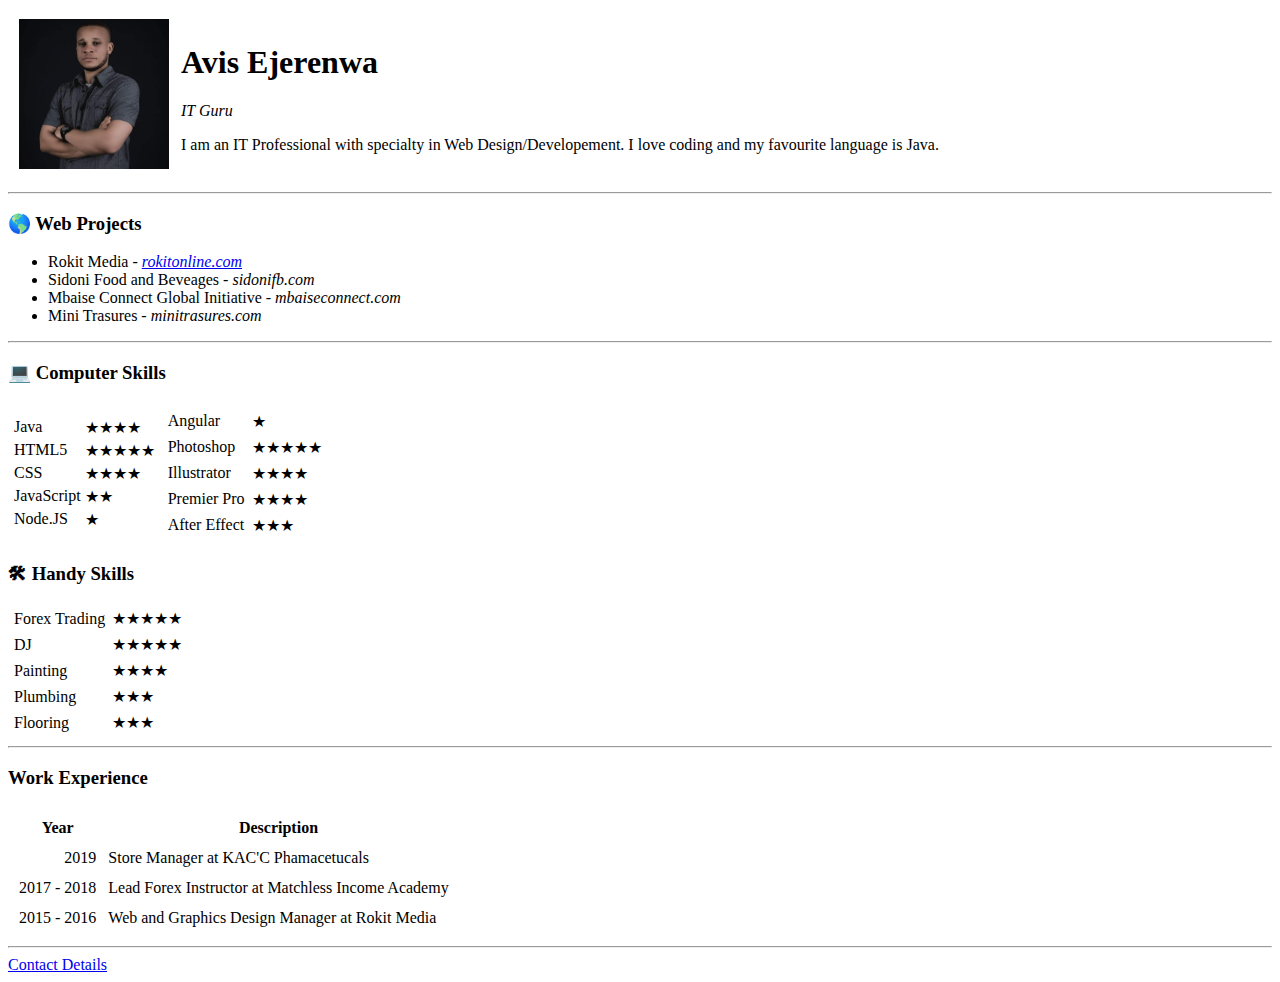
==== index.html @ 7274b99e "Add initial CV files" ====
<!DOCTYPE html>
<html lang="en" dir="ltr">

<head>
  <meta charset="utf-8">
  <meta name="description" content="Avis Ejerenwa's Resume
      shows all his qualifications, skills and achievements.">
  <title>Avis Ejerenwa</title>
</head>

<body>
  <table cellspacing="10">
    <tr>
      <td>
        <img src="images\avia.jpg" height="150" alt="Avis Profile Picture">
      </td>
      <td>
        <h1>Avis Ejerenwa</h1>
        <p><i>IT Guru</i></p>
        <p>I am an IT Professional with specialty in Web Design/Developement. I love
          coding and my favourite language is Java.</p>
      </td>
    </tr>
  </table>

  <hr>
  <h3>🌎 Web Projects</h3>
  <ul>
    <li>Rokit Media - <a href="http://rokitonline.com/"> <em>rokitonline.com</em> </a> </li>
    <li>Sidoni Food and Beveages - <em>sidonifb.com</em></li>
    <li>Mbaise Connect Global Initiative - <em>mbaiseconnect.com</em></li>
    <li>Mini Trasures - <em>minitrasures.com</em></li>
  </ul>
  <hr>
  <h3>💻 Computer Skills</h3>
  <table>
    <tr>
      <td>
        <table>
          <tr>
            <td>Java</td>
            <td>★★★★</td>
          </tr>
          <tr>
            <td>HTML5</td>
            <td>★★★★★</td>
          </tr>
          <tr>
            <td>CSS</td>
            <td>★★★★</td>
          </tr>
          <tr>
            <td>JavaScript</td>
            <td>★★</td>
          </tr>
          <tr>
            <td>Node.JS</td>
            <td>★</td>
          </tr>
        </table>
      </td>
      <td>
        <table cellspacing="5">
          <tr>
            <td>Angular</td>
            <td>★ </td>
          </tr>
          <tr>
            <td>Photoshop</td>
            <td>★★★★★</td>
          </tr>
          <tr>
            <td>Illustrator</td>
            <td>★★★★</td>
          </tr>
          <tr>
            <td>Premier Pro</td>
            <td>★★★★</td>
          </tr>
          <tr>
            <td>After Effect</td>
            <td>★★★</td>
          </tr>
        </table>
      </td>
    </tr>
  </table>

  <h3>🛠 Handy Skills</h3>
  <table cellspacing="5">
    <tr>
      <td>Forex Trading</td>
      <td>★★★★★</td>
    </tr>
    <tr>
      <td>DJ</td>
      <td>★★★★★</td>
    </tr>
    <tr>
      <td>Painting</td>
      <td>★★★★</td>
    </tr>
    <tr>
      <td>Plumbing</td>
      <td>★★★</td>
    </tr>
    <tr>
      <td>Flooring</td>
      <td>★★★</td>
    </tr>
  </table>
  <hr>
  <h3>Work Experience</h3>
  <table cellspacing="10">
    <thead>
      <tr>
        <th>Year</th>
        <th>Description</th>
      </tr>
    </thead>
    <tbody>
      <tr>
        <td align="right">2019</td>
        <td>Store Manager at KAC'C Phamacetucals</td>
      </tr>
      <tr>
        <td align="right">2017 - 2018</td>
        <td>Lead Forex Instructor at Matchless Income Academy</td>
      </tr>
      <tr>
        <td align="right">2015 - 2016</td>
        <td>Web and Graphics Design Manager at Rokit Media</td>
      </tr>
    </tbody>
    <tfoot>

    </tfoot>
  </table>
  <hr>
  <a href="contact.html">Contact Details</a>
</body>

</html>
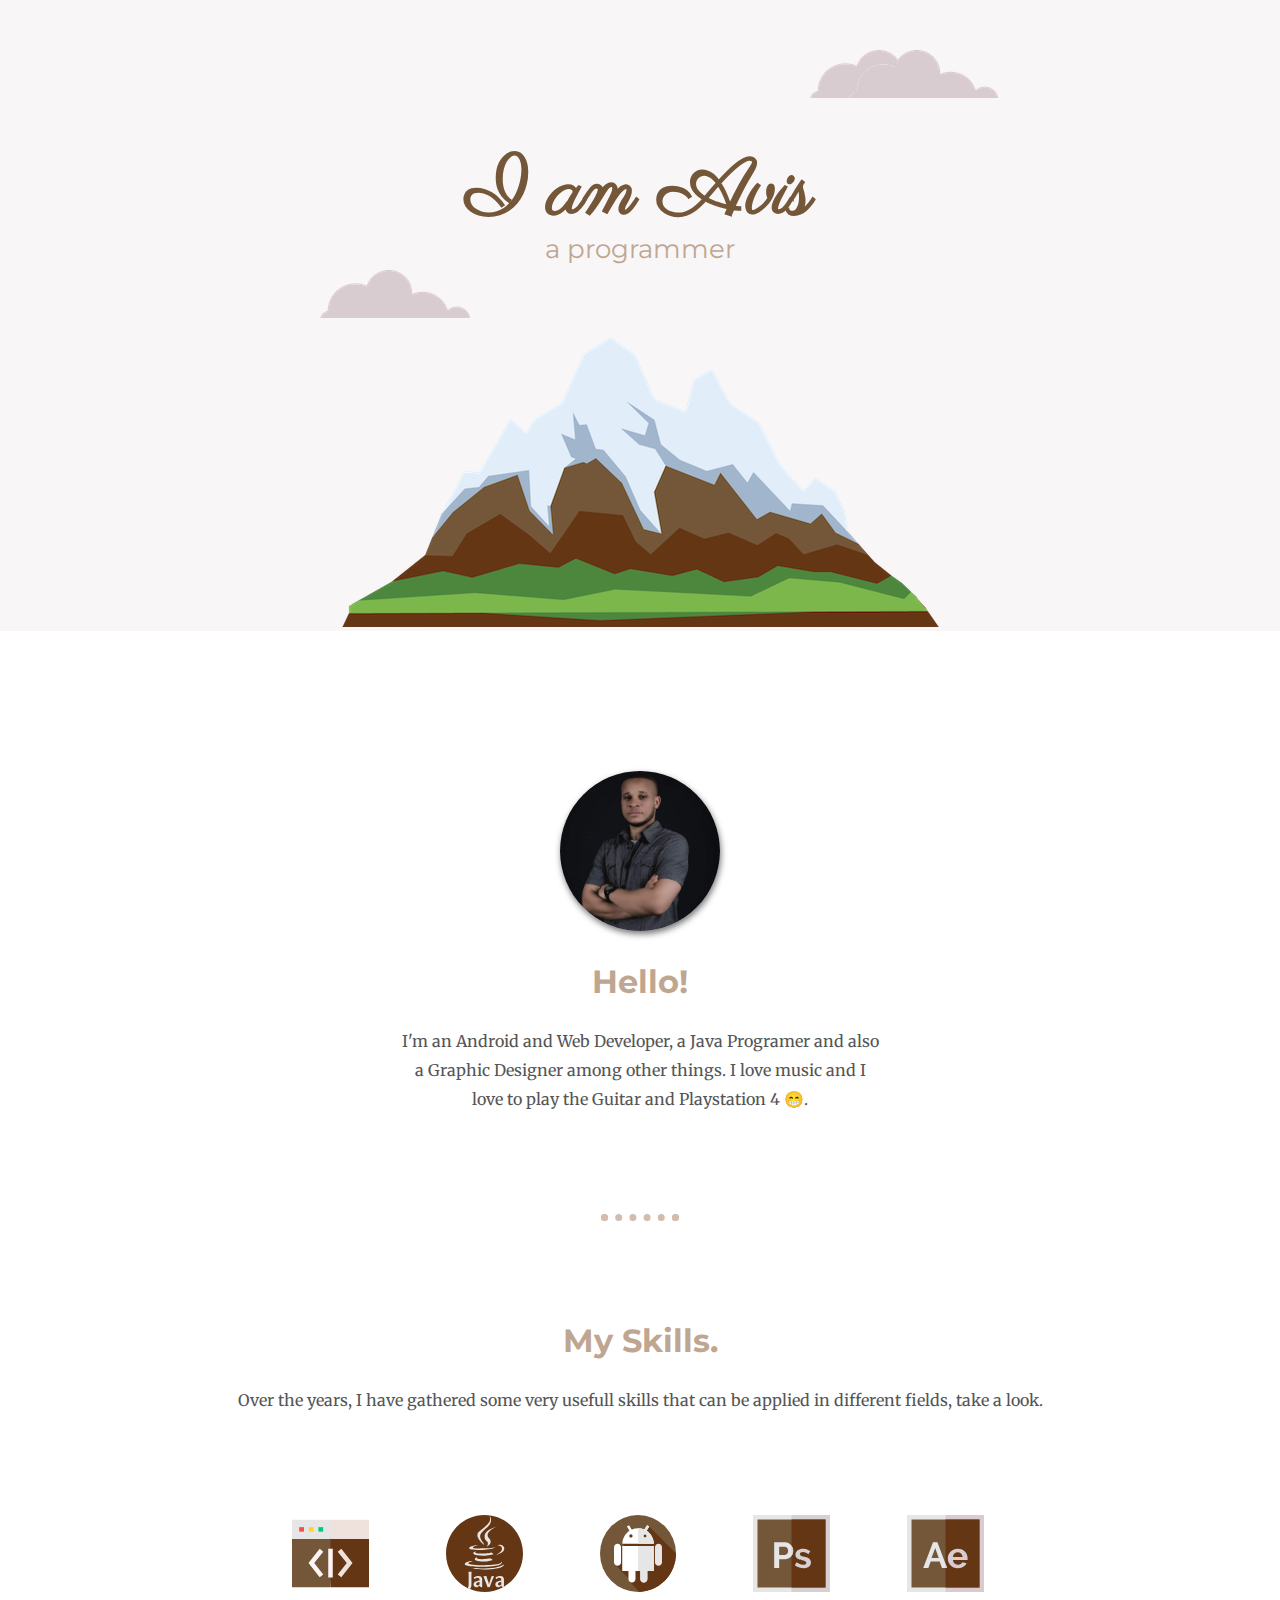
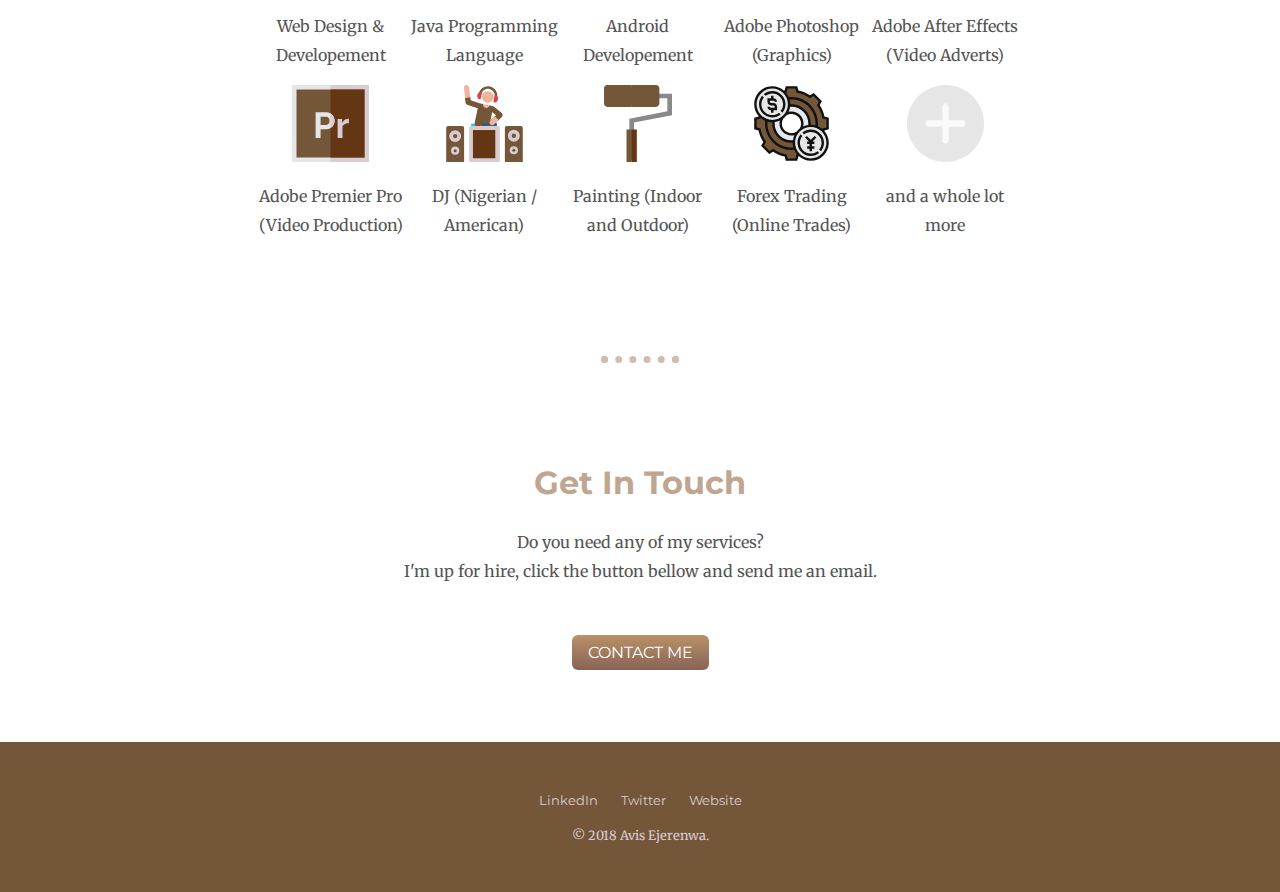
==== commit 1bad9d4b: "CV -  V2.01" ====
--- a/index.html
+++ b/index.html
@@ -3,141 +3,104 @@
 
 <head>
   <meta charset="utf-8">
-  <meta name="description" content="Avis Ejerenwa's Resume
-      shows all his qualifications, skills and achievements.">
   <title>Avis Ejerenwa</title>
+  <link rel="stylesheet" href="css/style.css">
+  <link rel="icon" href="images/avis-icon.jpg">
+  <link rel="stylesheet" href="https://fonts.googleapis.com/css?family=Merriweather|Montserrat|Parisienne&display=swap">
 </head>
 
 <body>
-  <table cellspacing="10">
-    <tr>
-      <td>
-        <img src="images\avia.jpg" height="150" alt="Avis Profile Picture">
-      </td>
-      <td>
-        <h1>Avis Ejerenwa</h1>
-        <p><i>IT Guru</i></p>
-        <p>I am an IT Professional with specialty in Web Design/Developement. I love
-          coding and my favourite language is Java.</p>
-      </td>
-    </tr>
-  </table>
+  <div class="top-container">
+    <img class="top-cloud" src="images/cloud.png" alt="image of cloyd">
+    <img class="top-cloud-2" src="images/cloud.png" alt="image of cloyd">
+    <h1>I am Avis</h1>
+    <h2 class="tagline">a programmer</h2>
+    <img class="bottom-cloud" src="images/cloud.png" alt="image of cloyd">
+    <img src="images/mountain.png" alt="image of mountain">
+  </div>
 
-  <hr>
-  <h3>🌎 Web Projects</h3>
-  <ul>
-    <li>Rokit Media - <a href="http://rokitonline.com/"> <em>rokitonline.com</em> </a> </li>
-    <li>Sidoni Food and Beveages - <em>sidonifb.com</em></li>
-    <li>Mbaise Connect Global Initiative - <em>mbaiseconnect.com</em></li>
-    <li>Mini Trasures - <em>minitrasures.com</em></li>
-  </ul>
-  <hr>
-  <h3>💻 Computer Skills</h3>
-  <table>
-    <tr>
-      <td>
-        <table>
-          <tr>
-            <td>Java</td>
-            <td>★★★★</td>
-          </tr>
-          <tr>
-            <td>HTML5</td>
-            <td>★★★★★</td>
-          </tr>
-          <tr>
-            <td>CSS</td>
-            <td>★★★★</td>
-          </tr>
-          <tr>
-            <td>JavaScript</td>
-            <td>★★</td>
-          </tr>
-          <tr>
-            <td>Node.JS</td>
-            <td>★</td>
-          </tr>
-        </table>
-      </td>
-      <td>
-        <table cellspacing="5">
-          <tr>
-            <td>Angular</td>
-            <td>★ </td>
-          </tr>
-          <tr>
-            <td>Photoshop</td>
-            <td>★★★★★</td>
-          </tr>
-          <tr>
-            <td>Illustrator</td>
-            <td>★★★★</td>
-          </tr>
-          <tr>
-            <td>Premier Pro</td>
-            <td>★★★★</td>
-          </tr>
-          <tr>
-            <td>After Effect</td>
-            <td>★★★</td>
-          </tr>
-        </table>
-      </td>
-    </tr>
-  </table>
 
-  <h3>🛠 Handy Skills</h3>
-  <table cellspacing="5">
-    <tr>
-      <td>Forex Trading</td>
-      <td>★★★★★</td>
-    </tr>
-    <tr>
-      <td>DJ</td>
-      <td>★★★★★</td>
-    </tr>
-    <tr>
-      <td>Painting</td>
-      <td>★★★★</td>
-    </tr>
-    <tr>
-      <td>Plumbing</td>
-      <td>★★★</td>
-    </tr>
-    <tr>
-      <td>Flooring</td>
-      <td>★★★</td>
-    </tr>
-  </table>
-  <hr>
-  <h3>Work Experience</h3>
-  <table cellspacing="10">
-    <thead>
-      <tr>
-        <th>Year</th>
-        <th>Description</th>
-      </tr>
-    </thead>
-    <tbody>
-      <tr>
-        <td align="right">2019</td>
-        <td>Store Manager at KAC'C Phamacetucals</td>
-      </tr>
-      <tr>
-        <td align="right">2017 - 2018</td>
-        <td>Lead Forex Instructor at Matchless Income Academy</td>
-      </tr>
-      <tr>
-        <td align="right">2015 - 2016</td>
-        <td>Web and Graphics Design Manager at Rokit Media</td>
-      </tr>
-    </tbody>
-    <tfoot>
+  <div class="middle-container">
+    <div class="profile">
+      <img class="profile-img" src="images/avis.jpg" alt="photo of avis">
+      <h2>Hello!</h2>
+      <p>
+        I'm an Android and Web Developer, a Java Programer and also a Graphic
+        Designer among other things. I love music and I love to play the
+        Guitar and Playstation 4 😁.
+      </p>
+    </div>
+    <hr class="dotted-hr">
+    <div class="skills">
+      <h2>My Skills.</h2>
+      <p>
+        Over the years, I have gathered some very usefull skills that can be applied
+        in different fields, take a look.
+      </p>
 
-    </tfoot>
-  </table>
-  <hr>
-  <a href="contact.html">Contact Details</a>
+      <div class="skill-row">
+        <div class="skill-col">
+          <img class="" src="images/icon/code.svg" alt="Web">
+          <p>Web Design & Developement</p>
+        </div>
+        <div class="skill-col">
+          <img class="" src="images/icon/java.svg" alt="Java">
+          <p>Java Programming Language</p>
+        </div>
+        <div class="skill-col">
+          <img class="" src="images/icon/android.svg" alt="Android">
+          <p>Android Developement</p>
+        </div>
+        <div class="skill-col">
+          <img class="" src="images/icon/photoshop.svg" alt="Photoshop">
+          <p>Adobe Photoshop (Graphics)</p>
+        </div>
+
+        <div class="skill-col">
+          <img class="" src="images/icon/format.svg" alt="After Effects">
+          <p>Adobe  After Effects (Video Adverts)</p>
+        </div>
+        <div class="skill-col">
+          <img class="" src="images/icon/premier.svg" alt="Premier">
+          <p>Adobe Premier Pro (Video Production)</p>
+        </div>
+        <div class="skill-col">
+          <img class="" src="images/icon/dj.svg" alt="DJ">
+          <p>DJ (Nigerian / American) </p>
+        </div>
+        <div class="skill-col">
+          <img class="" src="images/icon/paint-roller.svg" alt="Paint-Roller">
+          <p>Painting (Indoor and Outdoor)</p>
+        </div>
+        <div class="skill-col">
+          <img class="" src="images/icon/forex.svg" alt="Forex">
+          <p>Forex Trading (Online Trades)</p>
+        </div>
+        <div class="skill-col">
+          <img class="" src="images/icon/plus-feint.svg" alt="more">
+          <p>and a whole lot more</p>
+        </div>
+      </div>
+    </div>
+    <hr class="dotted-hr">
+    <div class="contact-me">
+      <h2>Get In Touch</h2>
+      <p>Do you need any of my services? <br /> I'm up for hire, click the button
+        bellow and send me an email.</p>
+        <br /><br>
+      <a class="btn" href="mailto:ejerenwaavis@gmail.com">CONTACT ME</a>
+    </div>
+  </div>
+
+<br><br>
+  <div class="bottom-container">
+    <a class="footer-link" href="https://www.linkedin.com/">LinkedIn</a>
+    <a class="footer-link" href="https://twitter.com/">Twitter</a>
+    <a class="footer-link" href="https://www.appbrewery.co/">Website</a>
+    <p>© 2018 Avis Ejerenwa.</p>
+  </div>
+
+
 </body>
 
 </html>
--- a/css/style.css
+++ b/css/style.css
@@ -0,0 +1,165 @@
+
+
+body {
+  margin: 0;
+  text-align: center;
+  font-family: 'Merriweather', serif;
+  color: #555;
+  /* font-family: 'Montserrat', sans-serif; */
+}
+
+
+a{
+  color: #653614;
+  font-family: 'Montserrat', sans-serif;
+  text-decoration: none;
+}
+h1 {
+  margin: 20px auto 0 auto;
+  font-size: 5em;
+  font-family: 'Parisienne', cursive;
+  color: #745739;
+}
+
+h2 {
+  color: #bfa691;
+  font-family: 'Montserrat', sans-serif;
+  font-size: 2em;
+}
+
+h3 {
+  color: #886356;
+  font-family: 'Montserrat', sans-serif;
+}
+
+h4 {
+  color: #886356;
+  font-size: 0.7rem;
+  font-family: 'Montserrat', sans-serif;
+}
+
+p {
+  line-height: 1.8rem;
+}
+
+.dotted-hr {
+    border-width: 7px;
+    border-style: dotted;
+    border-color: #d1bcad;
+    border-top: 0;
+    width: 5%;
+    margin: 100px auto;
+}
+
+
+.top-container {
+  background-color: #f9f6f7;
+  position: relative;
+  padding-top: 120px;
+}
+
+.tagline {
+  margin-top: 0;
+  font-weight: normal;
+  line-height: 0;
+  font-size: 1.6em;
+
+}
+
+.top-cloud {
+  position: absolute;
+  right: 25%;
+  top: 50px;
+}
+.top-cloud-2 {
+  position: absolute;
+  right: 22%;
+  top: 50px;
+}
+
+.bottom-cloud {
+  position: absolute;
+  left: 25%;
+}
+
+
+
+.profile {
+  width: 50%;
+  margin: 140px auto 70px auto;
+}
+.profile > p {
+  width: 75%;
+  margin: 0 auto;
+}
+
+.profile-img {
+  border-radius: 50%;
+  box-shadow: #777 1px 3px 6px;
+  width: 25%;
+}
+
+
+.skill-row {
+  width: 60%;
+  margin: 100px auto;
+  text-align: left;
+}
+
+.skill-col > img {
+  width: 50%;
+}
+
+.skill-col {
+  text-align: center;
+  width: 20%;
+  display: inline-block;
+  margin: 0 -2px;
+}
+
+.left-float {
+  float: left;
+  margin-right: 30px;
+}
+.right-float {
+  float: right;
+  margin-left: 30px;
+}
+
+.btn {
+  background: linear-gradient(#b99268, #886356);
+  padding: 8px 16px;
+  border-radius: 6px;
+  color: #fff;
+  transition: 8;
+
+}
+
+.btn:hover {
+  background: #b99268 ;
+  padding: 8px 16px;
+  /* border: solid 1px; */
+  /* border-radius: 6px; */
+  /* border-color: #886356; */
+  /* color: #886356; */
+  transition: 8;
+}
+
+.bottom-container{
+  color: #d9ccd1;
+  background-color: #745739;
+  font-size: 0.8rem;
+  margin-top: 40px;
+  padding-top: 50px;
+  padding-bottom: 30px;
+  width: 100%;
+}
+
+.bottom-container > a {
+  color: #d9ccd1;
+  margin: auto 10px auto;
+}
+
+.bottom-container > a:hover {
+  color: #fff;
+}
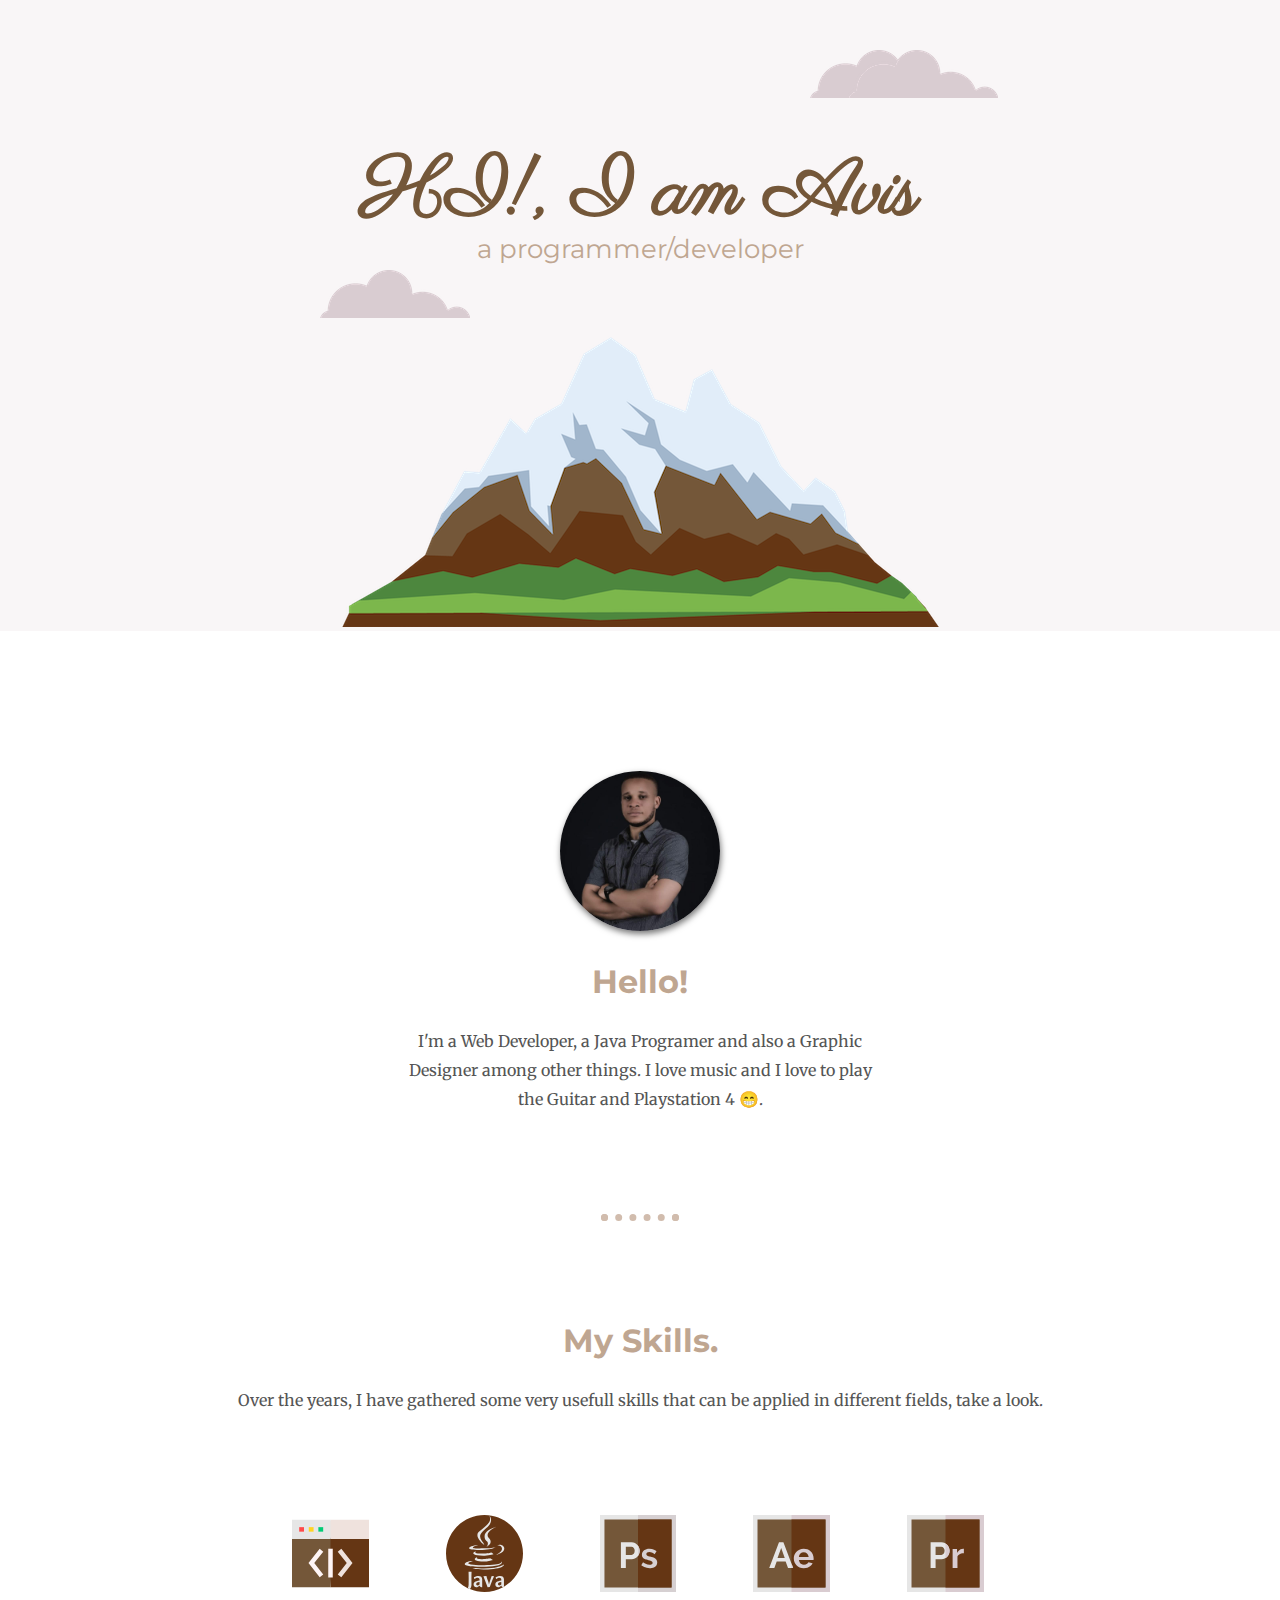
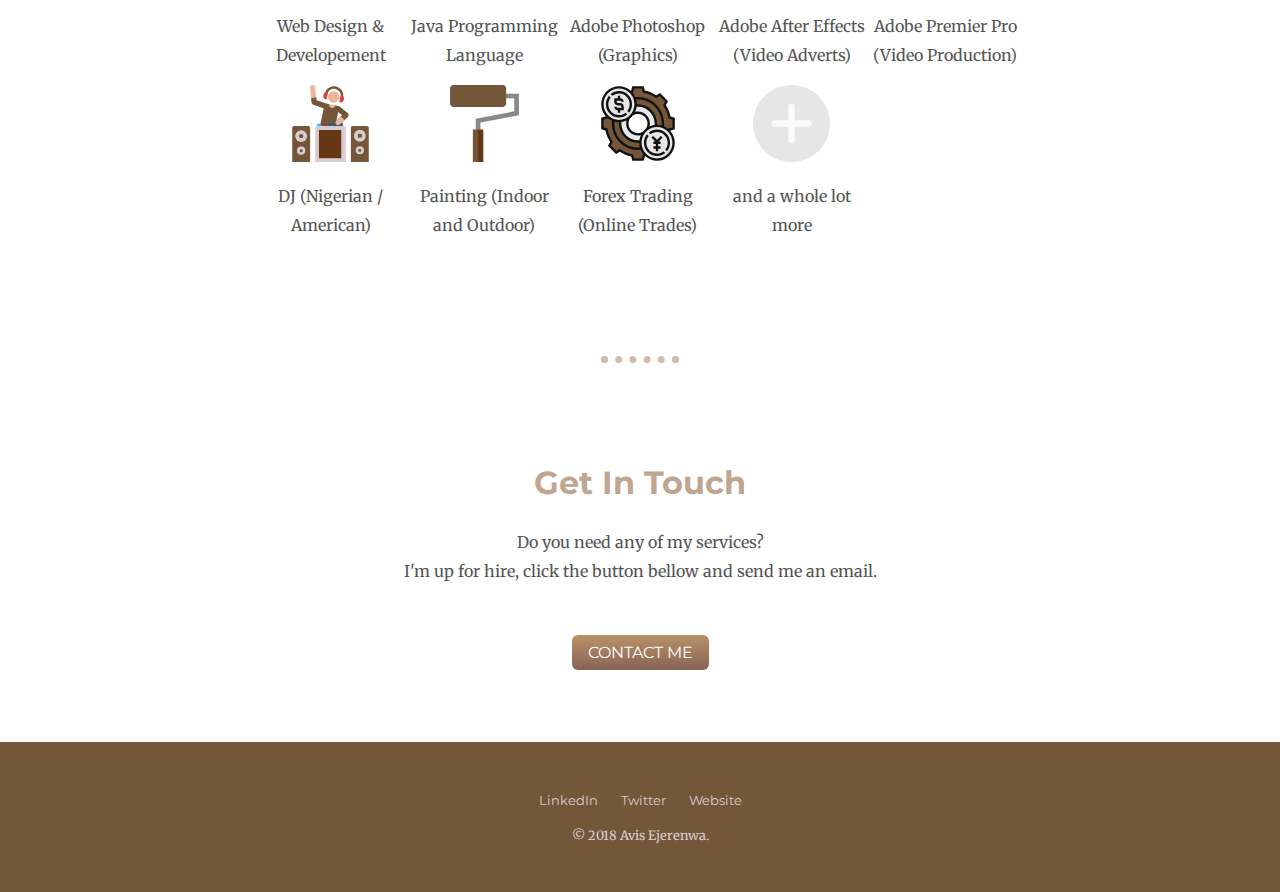
==== commit de0896d7: "Update index.html" ====
--- a/index.html
+++ b/index.html
@@ -13,8 +13,8 @@
   <div class="top-container">
     <img class="top-cloud" src="images/cloud.png" alt="image of cloyd">
     <img class="top-cloud-2" src="images/cloud.png" alt="image of cloyd">
-    <h1>I am Avis</h1>
-    <h2 class="tagline">a programmer</h2>
+    <h1>HI!, I am Avis</h1>
+    <h2 class="tagline">a programmer/developer</h2>
     <img class="bottom-cloud" src="images/cloud.png" alt="image of cloyd">
     <img src="images/mountain.png" alt="image of mountain">
   </div>
@@ -25,7 +25,7 @@
       <img class="profile-img" src="images/avis.jpg" alt="photo of avis">
       <h2>Hello!</h2>
       <p>
-        I'm an Android and Web Developer, a Java Programer and also a Graphic
+        I'm a Web Developer, a Java Programer and also a Graphic
         Designer among other things. I love music and I love to play the
         Guitar and Playstation 4 😁.
       </p>
@@ -46,10 +46,6 @@
         <div class="skill-col">
           <img class="" src="images/icon/java.svg" alt="Java">
           <p>Java Programming Language</p>
-        </div>
-        <div class="skill-col">
-          <img class="" src="images/icon/android.svg" alt="Android">
-          <p>Android Developement</p>
         </div>
         <div class="skill-col">
           <img class="" src="images/icon/photoshop.svg" alt="Photoshop">
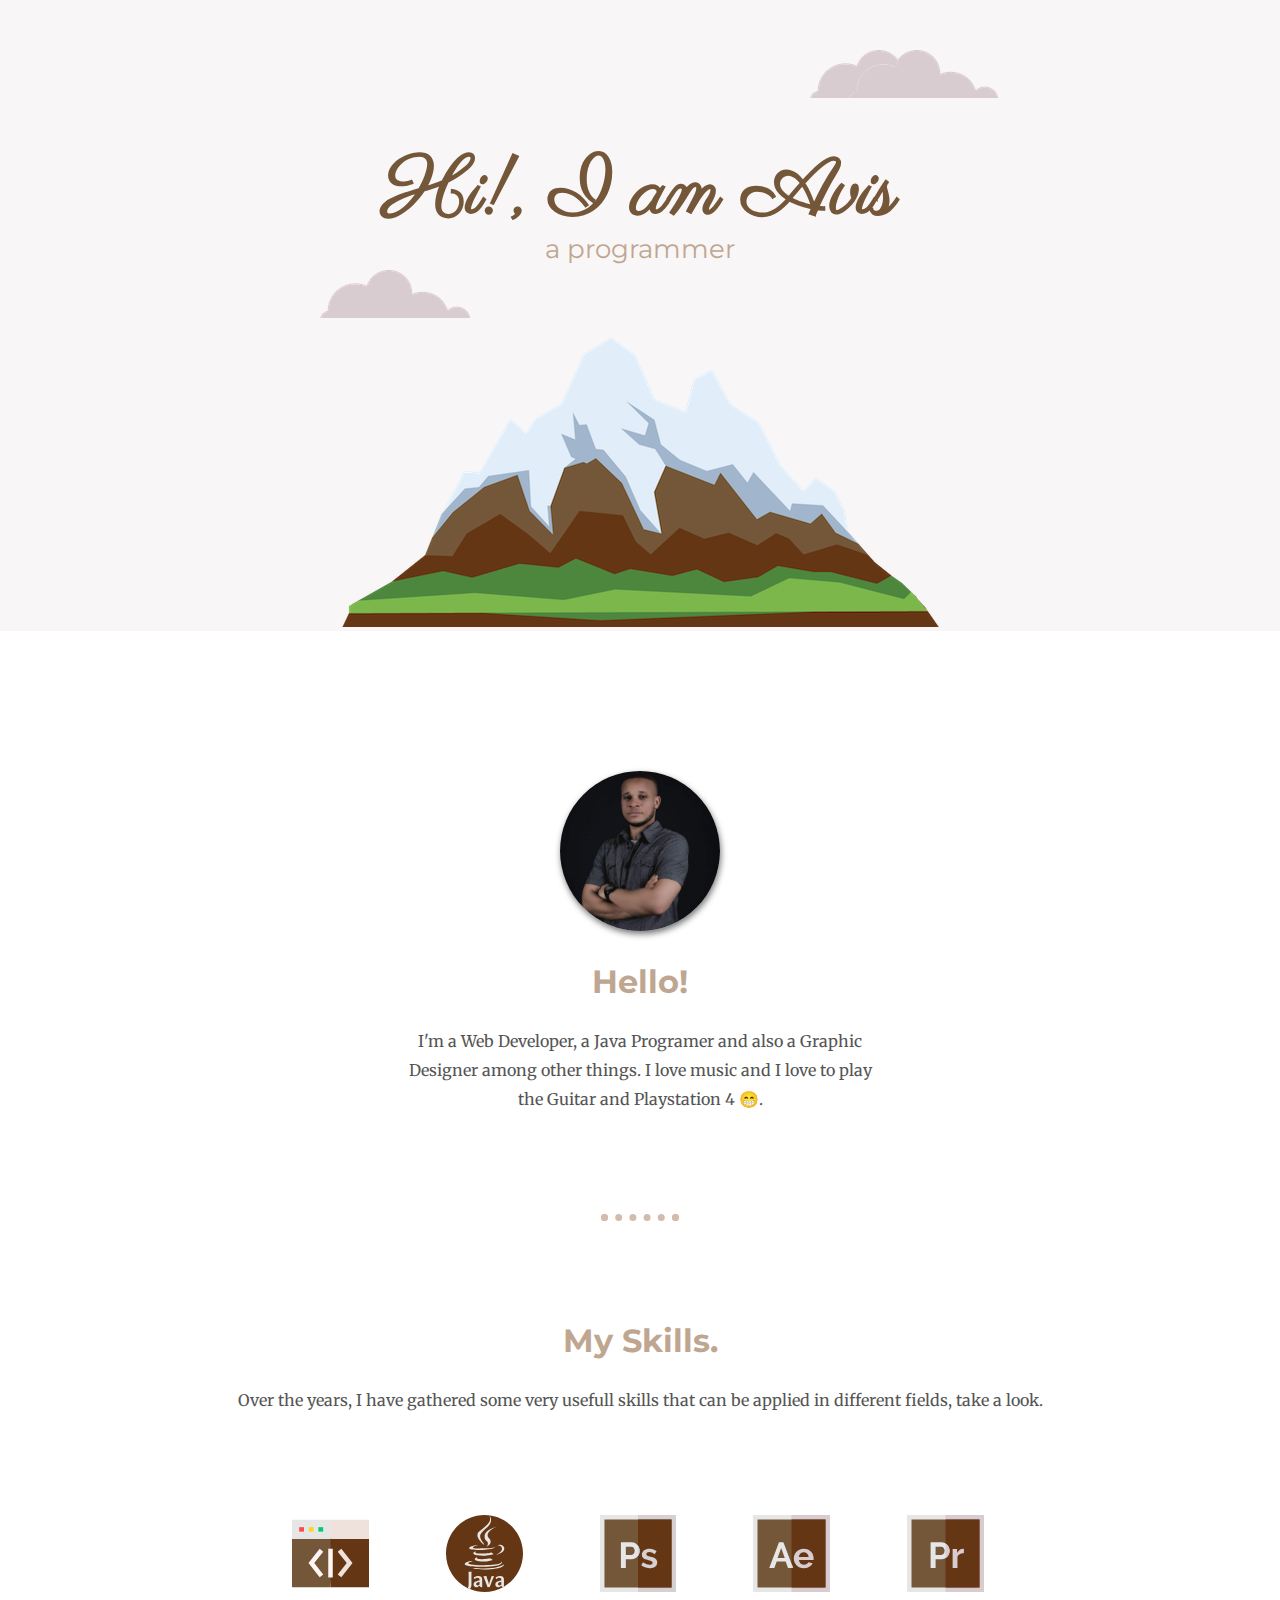
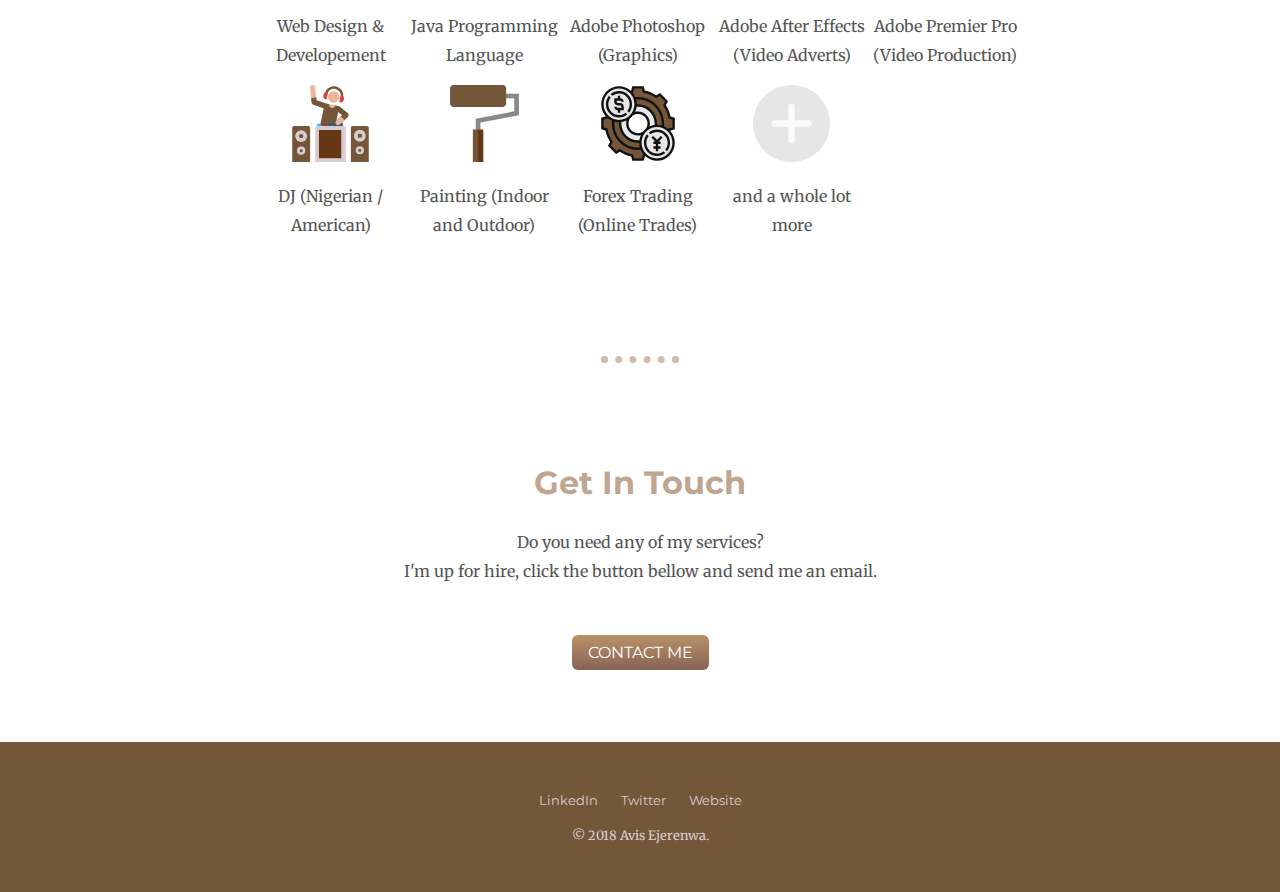
==== commit f1ab219f: "Update index.html" ====
--- a/index.html
+++ b/index.html
@@ -6,6 +6,7 @@
   <title>Avis Ejerenwa</title>
   <link rel="stylesheet" href="css/style.css">
   <link rel="icon" href="images/avis-icon.jpg">
+  <link href="https://cdn.jsdelivr.net/npm/bootstrap@5.0.0-beta1/dist/css/bootstrap.min.css" rel="stylesheet" integrity="sha384-giJF6kkoqNQ00vy+HMDP7azOuL0xtbfIcaT9wjKHr8RbDVddVHyTfAAsrekwKmP1" crossorigin="anonymous">
   <link rel="stylesheet" href="https://fonts.googleapis.com/css?family=Merriweather|Montserrat|Parisienne&display=swap">
 </head>
 
@@ -13,10 +14,10 @@
   <div class="top-container">
     <img class="top-cloud" src="images/cloud.png" alt="image of cloyd">
     <img class="top-cloud-2" src="images/cloud.png" alt="image of cloyd">
-    <h1>HI!, I am Avis</h1>
-    <h2 class="tagline">a programmer/developer</h2>
+    <h1>Hi!, I am Avis</h1>
+    <h2 class="tagline">a programmer</h2>
     <img class="bottom-cloud" src="images/cloud.png" alt="image of cloyd">
-    <img src="images/mountain.png" alt="image of mountain">
+    <img src="images/mountain.png" class="mt-5" alt="image of mountain">
   </div>
 
 
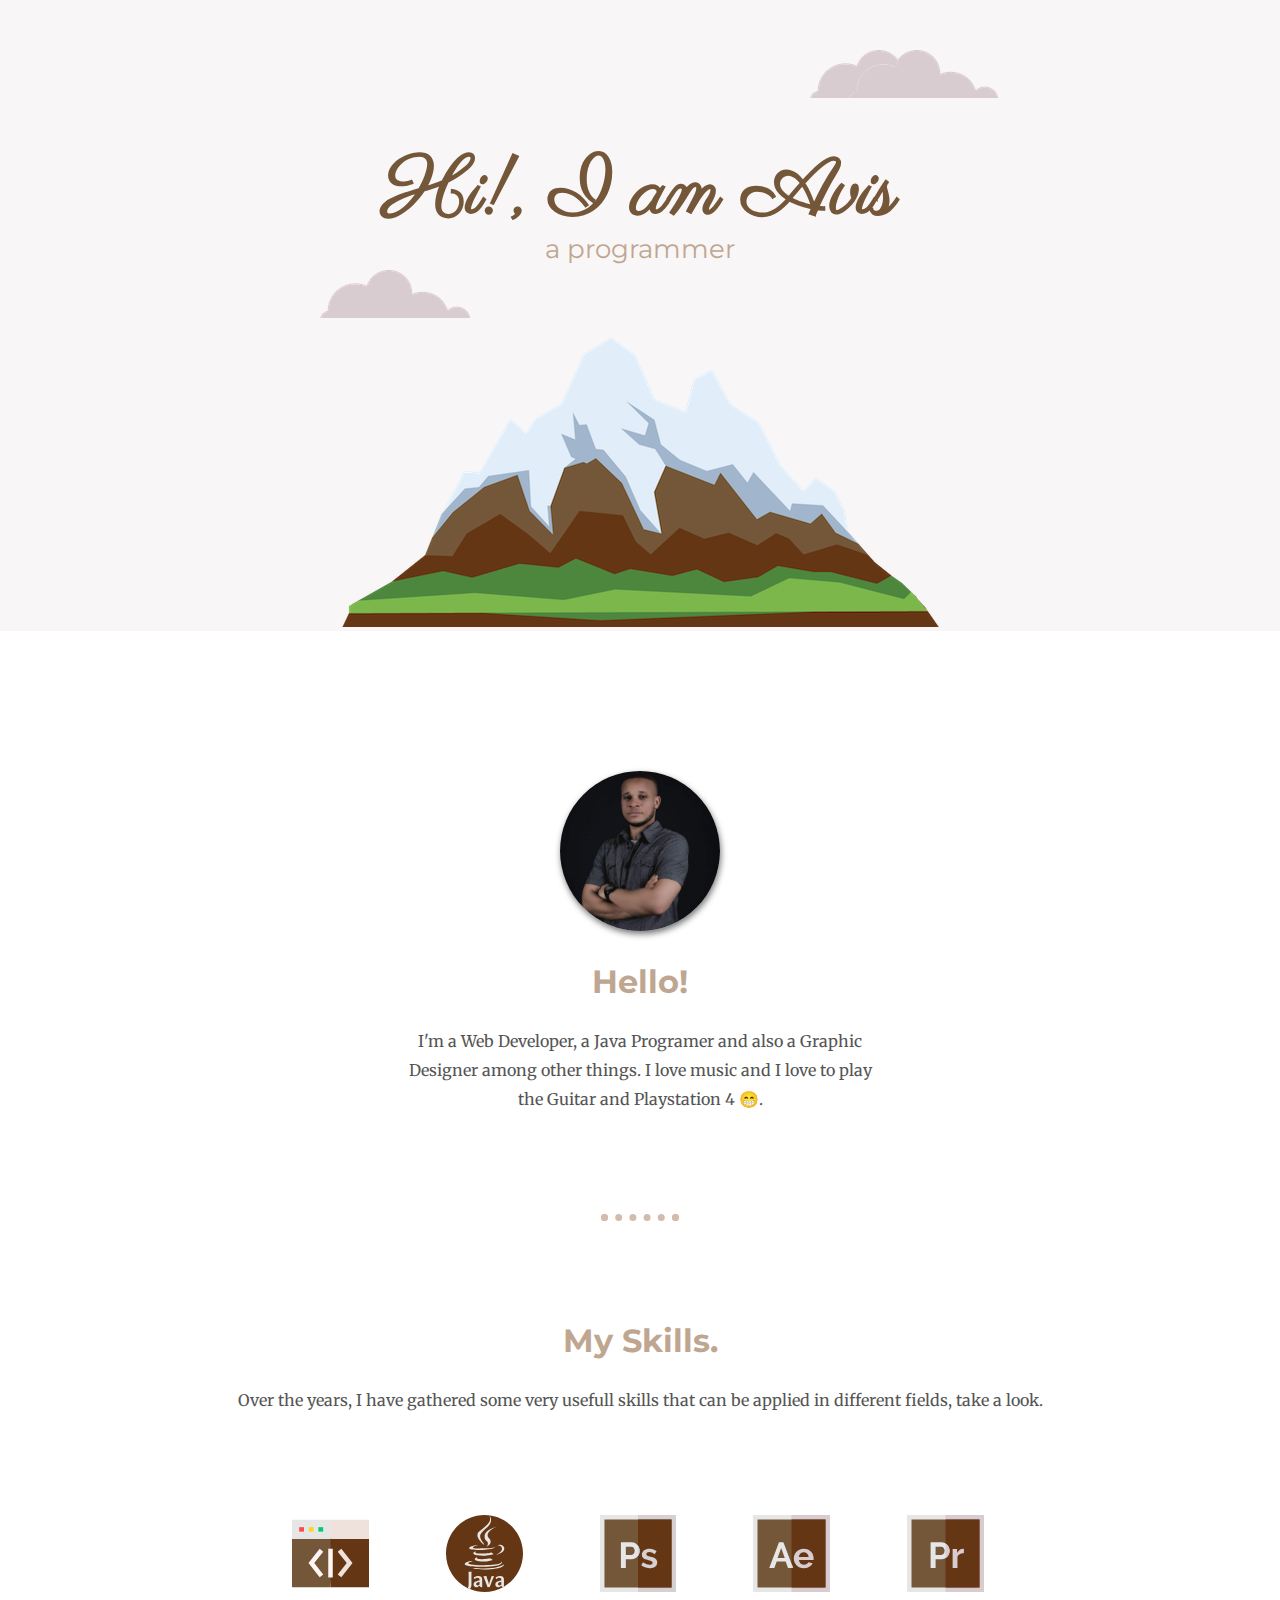
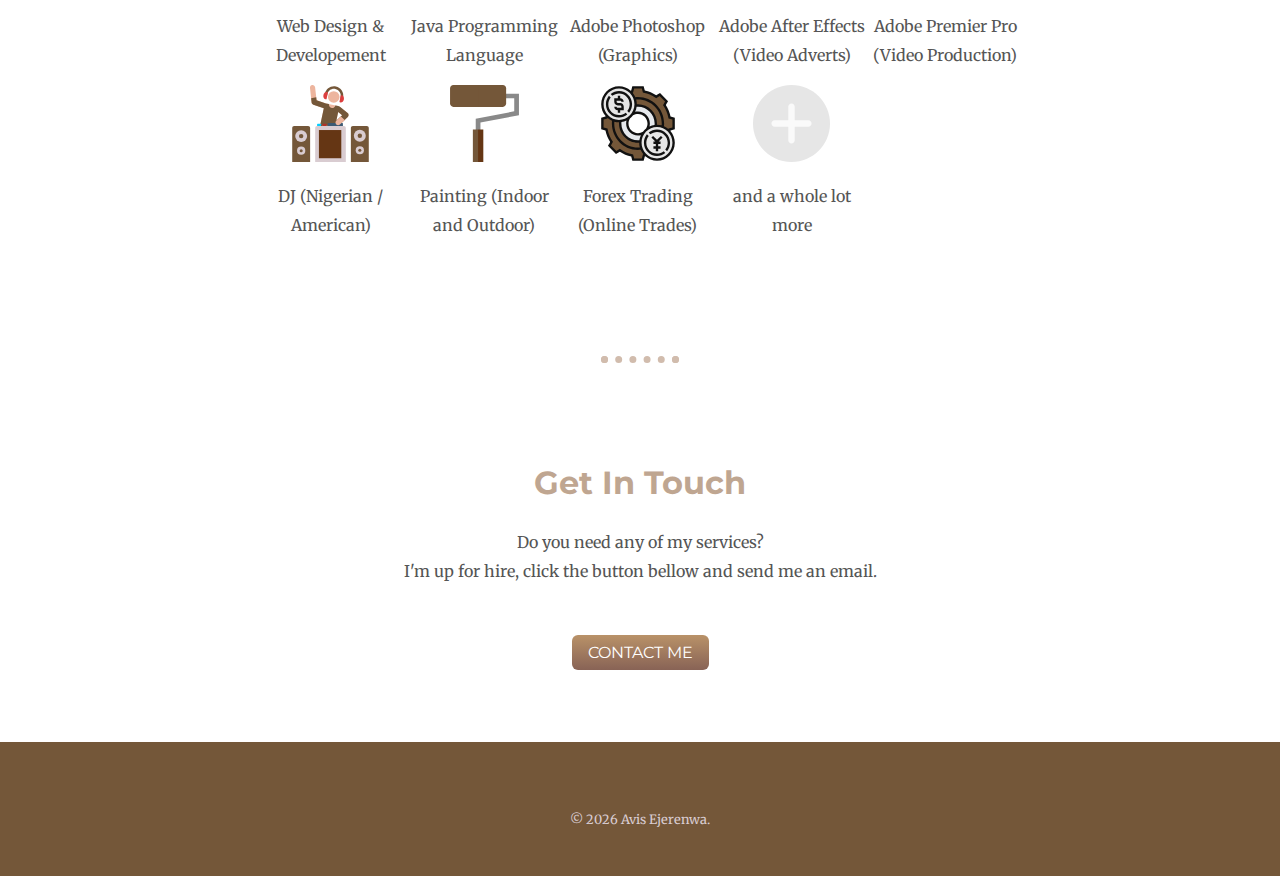
==== commit 1908876d: "update index" ====
--- a/index.html
+++ b/index.html
@@ -17,7 +17,7 @@
     <h1>Hi!, I am Avis</h1>
     <h2 class="tagline">a programmer</h2>
     <img class="bottom-cloud" src="images/cloud.png" alt="image of cloyd">
-    <img src="images/mountain.png" class="mt-5" alt="image of mountain">
+    <img src="images/mountain.png" class="mb-5" alt="image of mountain">
   </div>
 
 
@@ -91,10 +91,10 @@
 
 <br><br>
   <div class="bottom-container">
-    <a class="footer-link" href="https://www.linkedin.com/">LinkedIn</a>
-    <a class="footer-link" href="https://twitter.com/">Twitter</a>
-    <a class="footer-link" href="https://www.appbrewery.co/">Website</a>
-    <p>© 2018 Avis Ejerenwa.</p>
+<!--     <a class="footer-link" href="https://www.linkedin.com/">LinkedIn</a> -->
+<!--     <a class="footer-link" href="https://twitter.com/">Twitter</a> -->
+<!--     <a class="footer-link" href="https://www.appbrewery.co/">Website</a> -->
+    <p>© <script type="text/javascript"> document.write(new Date().getFullYear()) </script> Avis Ejerenwa.</p>
   </div>
 
 
